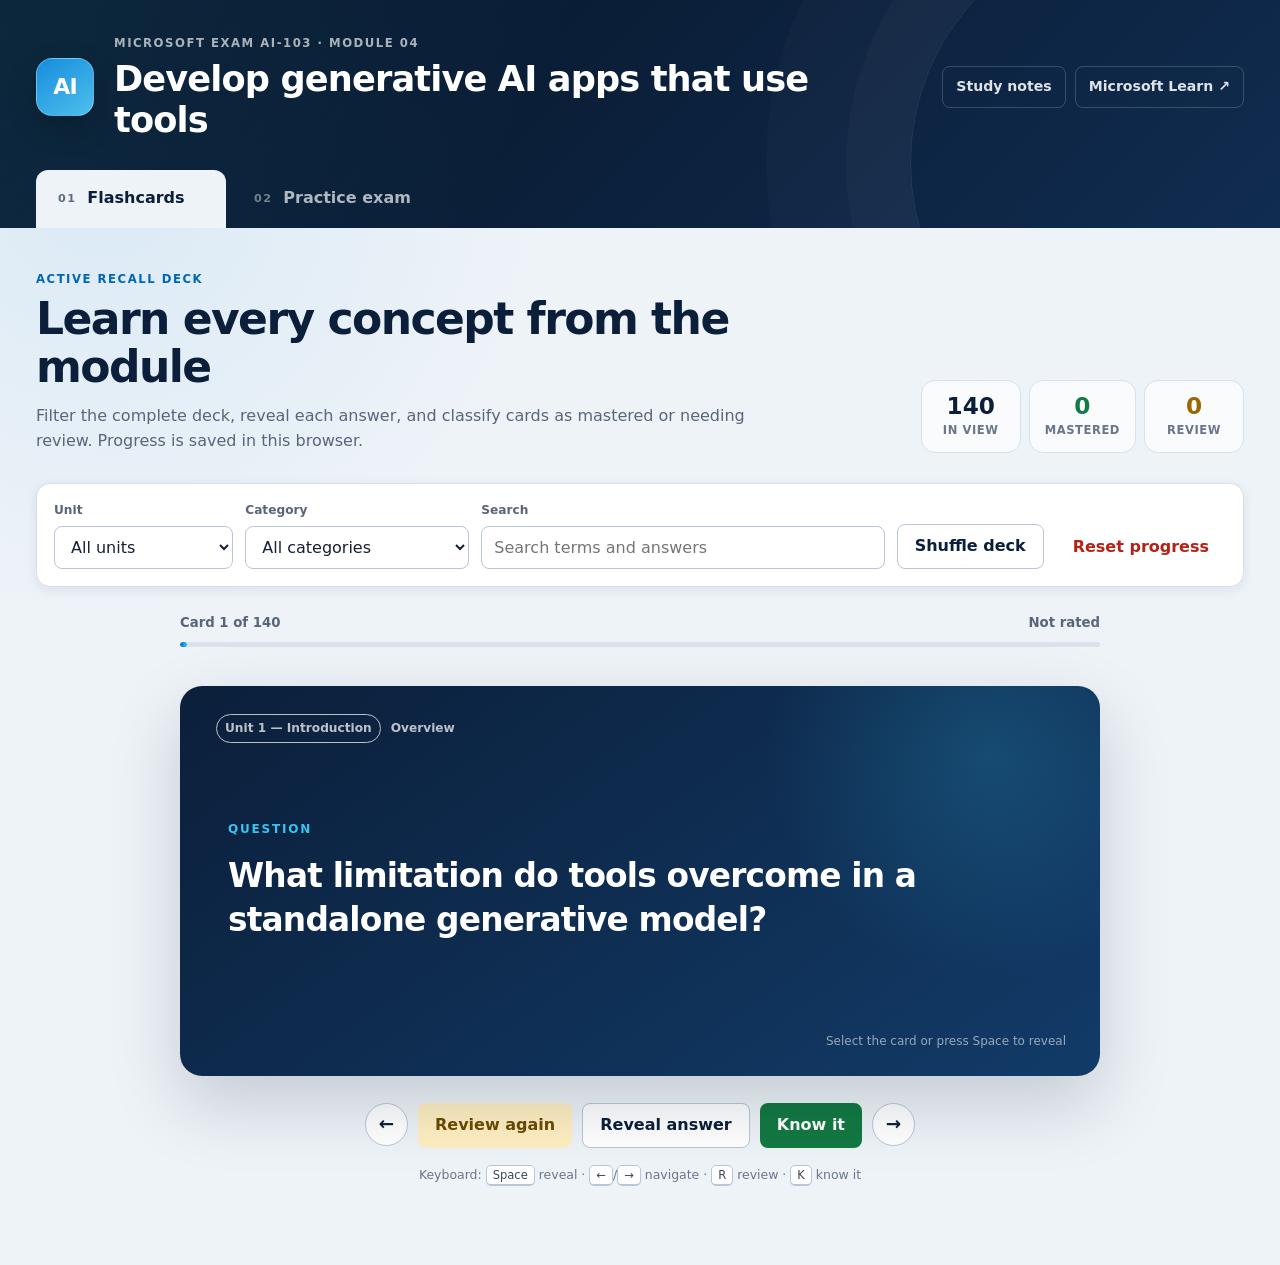
==== Develop generative AI apps in Azure/Module 4/index.html @ bec07ba0 "Add Module 4 Develop generative AI apps that use tools" ====
<!doctype html>
<html lang="en">
<head>
  <meta charset="utf-8">
  <meta name="viewport" content="width=device-width, initial-scale=1">
  <meta name="description" content="Flashcards and an exam-style practice assessment for AI-103 Module 4.">
  <title>AI-103 Module 4 Study Lab</title>
  <link rel="stylesheet" href="styles.css">
</head>
<body>
  <a class="skip-link" href="#main-content">Skip to study content</a>

  <header class="site-header">
    <div class="header-inner">
      <div class="brand-block">
        <span class="brand-mark" aria-hidden="true">AI</span>
        <div>
          <p class="eyebrow">Microsoft Exam AI-103 · Module 04</p>
          <h1>Develop generative AI apps that use tools</h1>
        </div>
      </div>

      <div class="header-links">
        <a href="README.md">Study notes</a>
        <a href="https://learn.microsoft.com/en-us/training/modules/use-generative-ai-tools/" target="_blank" rel="noreferrer">Microsoft Learn <span aria-hidden="true">↗</span></a>
      </div>
    </div>

    <nav class="tabs" aria-label="Study modes" role="tablist">
      <button
        class="tab-button is-active"
        id="flashcards-tab"
        type="button"
        role="tab"
        aria-selected="true"
        aria-controls="flashcards-panel"
        data-tab="flashcards"
      >
        <span class="tab-number">01</span>
        Flashcards
      </button>
      <button
        class="tab-button"
        id="exam-tab"
        type="button"
        role="tab"
        aria-selected="false"
        aria-controls="exam-panel"
        data-tab="exam"
      >
        <span class="tab-number">02</span>
        Practice exam
      </button>
    </nav>
  </header>

  <main id="main-content">
    <section
      class="tab-panel"
      id="flashcards-panel"
      role="tabpanel"
      aria-labelledby="flashcards-tab"
      data-panel="flashcards"
    >
      <div class="section-heading">
        <div>
          <p class="eyebrow accent">Active recall deck</p>
          <h2>Learn every concept from the module</h2>
          <p class="section-description">
            Filter the complete deck, reveal each answer, and classify cards as mastered or needing review.
            Progress is saved in this browser.
          </p>
        </div>
        <div class="stat-row" aria-label="Flashcard statistics">
          <div class="stat">
            <span class="stat-value" id="card-total">0</span>
            <span class="stat-label">in view</span>
          </div>
          <div class="stat success">
            <span class="stat-value" id="card-mastered">0</span>
            <span class="stat-label">mastered</span>
          </div>
          <div class="stat warning">
            <span class="stat-value" id="card-review">0</span>
            <span class="stat-label">review</span>
          </div>
        </div>
      </div>

      <div class="filter-bar" aria-label="Flashcard filters">
        <label>
          <span>Unit</span>
          <select id="card-unit-filter">
            <option value="all">All units</option>
          </select>
        </label>
        <label>
          <span>Category</span>
          <select id="card-category-filter">
            <option value="all">All categories</option>
          </select>
        </label>
        <label class="search-field">
          <span>Search</span>
          <input id="card-search" type="search" placeholder="Search terms and answers">
        </label>
        <button class="button secondary" id="shuffle-cards" type="button">Shuffle deck</button>
        <button class="button ghost danger-text" id="reset-cards" type="button">Reset progress</button>
      </div>

      <div class="deck-progress">
        <div class="progress-meta">
          <span id="card-position">Card 0 of 0</span>
          <span id="card-status-label">Not rated</span>
        </div>
        <div class="progress-track" aria-hidden="true">
          <span id="card-progress-fill"></span>
        </div>
      </div>

      <div class="flashcard-stage" id="flashcard-stage">
        <button
          class="flashcard"
          id="flashcard"
          type="button"
          aria-label="Reveal flashcard answer"
          aria-pressed="false"
        >
          <span class="flashcard-inner">
            <span class="flashcard-face flashcard-front">
              <span class="card-meta">
                <span class="unit-chip" id="card-front-unit">Unit</span>
                <span id="card-front-category">Category</span>
              </span>
              <span class="card-kicker">Question</span>
              <span class="card-copy" id="card-front-text"></span>
              <span class="flip-hint">Select the card or press Space to reveal</span>
            </span>
            <span class="flashcard-face flashcard-back">
              <span class="card-meta">
                <span class="unit-chip" id="card-back-unit">Unit</span>
                <span id="card-back-category">Category</span>
              </span>
              <span class="card-kicker">Answer</span>
              <span class="card-copy answer-copy" id="card-back-text"></span>
              <span class="flip-hint">Select the card or press Space to show the question</span>
            </span>
          </span>
        </button>

        <div class="empty-state hidden" id="card-empty-state">
          <h3>No cards match these filters</h3>
          <p>Change the unit, category, or search text to restore the deck.</p>
        </div>
      </div>

      <div class="card-actions">
        <button class="icon-button" id="previous-card" type="button" aria-label="Previous flashcard">←</button>
        <button class="button review-button" id="review-card" type="button">Review again</button>
        <button class="button secondary" id="flip-card" type="button">Reveal answer</button>
        <button class="button success-button" id="master-card" type="button">Know it</button>
        <button class="icon-button" id="next-card" type="button" aria-label="Next flashcard">→</button>
      </div>

      <p class="keyboard-help">
        Keyboard: <kbd>Space</kbd> reveal · <kbd>←</kbd>/<kbd>→</kbd> navigate ·
        <kbd>R</kbd> review · <kbd>K</kbd> know it
      </p>
      <p class="live-region" id="card-announcement" aria-live="polite"></p>
    </section>

    <section
      class="tab-panel hidden"
      id="exam-panel"
      role="tabpanel"
      aria-labelledby="exam-tab"
      data-panel="exam"
    >
      <div class="exam-intro" id="exam-intro">
        <div class="intro-copy">
          <p class="eyebrow accent">Exam-style assessment</p>
          <h2>Module 4 practice exam</h2>
          <p class="lead">
            A comprehensive, original assessment covering all nine units. It mirrors important Microsoft
            certification interactions while remaining focused only on this module.
          </p>

          <div class="exam-facts">
            <div>
              <strong id="intro-question-count">50</strong>
              <span>questions</span>
            </div>
            <div>
              <strong>120</strong>
              <span>minutes</span>
            </div>
            <div>
              <strong id="intro-section-count">3</strong>
              <span>sections</span>
            </div>
            <div>
              <strong>700</strong>
              <span>official scaled pass score*</span>
            </div>
          </div>

          <div class="notice">
            <strong>Important:</strong> This is a Module 4 study simulation with original questions—not an
            official Microsoft exam or leaked exam content. AI-103 covers substantially more material.
            Microsoft does not publish a fixed question count or guarantee specific item types. This static
            page does not simulate a live Azure lab.
          </div>
          <p class="source-note">
            *Microsoft uses scaled scoring, so 700 does not mean 70%. Format references:
            <a href="https://learn.microsoft.com/en-us/credentials/certifications/azure-ai-apps-and-agents-developer-associate/" target="_blank" rel="noreferrer">AI-103 exam page</a>,
            <a href="https://learn.microsoft.com/en-us/credentials/support/exam-duration-exam-experience" target="_blank" rel="noreferrer">exam experience</a>, and
            <a href="https://aka.ms/examdemo" target="_blank" rel="noreferrer">exam sandbox</a>.
          </p>
        </div>

        <aside class="instructions-card">
          <h3>Simulation rules</h3>
          <ul>
            <li>The 120-minute timer continues until submission.</li>
            <li>Questions include single choice, choose-N, yes/no groups, matching, and build-list ordering.</li>
            <li>You can navigate and mark items for review inside the current section.</li>
            <li>A section review appears before you continue.</li>
            <li>After leaving a section, you cannot return to it.</li>
            <li>Multi-part items award credit per correctly answered component.</li>
            <li>There is no penalty for guessing.</li>
          </ul>
          <label class="agreement">
            <input id="exam-agreement" type="checkbox">
            <span>I understand this is a module-only practice simulation.</span>
          </label>
          <button class="button primary wide" id="start-exam" type="button" disabled>Start assessment</button>
          <button class="button secondary wide hidden" id="continue-exam" type="button">Continue saved attempt</button>
          <button class="text-button hidden" id="discard-exam" type="button">Discard saved attempt</button>
        </aside>
      </div>

      <div class="exam-shell hidden" id="exam-shell">
        <header class="exam-toolbar">
          <div>
            <p class="eyebrow">AI-103 · Module 4 simulation</p>
            <strong id="exam-section-title">Section</strong>
          </div>
          <div class="exam-toolbar-stats">
            <span><b id="exam-answered-count">0</b> answered</span>
            <span><b id="exam-flagged-count">0</b> marked</span>
            <span class="timer" id="exam-timer" aria-label="Time remaining">02:00:00</span>
          </div>
        </header>

        <div class="exam-layout">
          <aside class="exam-sidebar">
            <div class="sidebar-heading">
              <span>Questions</span>
              <span id="exam-question-position">1 of 50</span>
            </div>
            <div class="question-legend" aria-label="Question status legend">
              <span><i class="legend-dot answered"></i>Answered</span>
              <span><i class="legend-dot marked"></i>Review</span>
            </div>
            <div class="question-grid" id="question-grid" aria-label="Question navigation"></div>
            <div class="sidebar-links">
              <a href="https://learn.microsoft.com/" target="_blank" rel="noreferrer">Open Microsoft Learn ↗</a>
              <button class="text-button" id="show-exam-help" type="button">Exam help</button>
            </div>
          </aside>

          <section class="question-workspace" aria-live="polite">
            <div class="case-study-panel hidden" id="case-study-panel">
              <div class="case-study-heading">
                <div>
                  <span class="question-type-label">Case study</span>
                  <h3 id="case-study-title"></h3>
                </div>
                <button class="text-button" id="toggle-case-study" type="button" aria-expanded="true">Hide scenario</button>
              </div>
              <div class="case-study-content" id="case-study-content"></div>
            </div>

            <article class="question-card" id="question-card">
              <div class="question-header">
                <div>
                  <span class="question-type-label" id="question-type">Single choice</span>
                  <span class="question-domain" id="question-domain"></span>
                </div>
                <button class="mark-button" id="mark-question" type="button" aria-pressed="false">
                  <span aria-hidden="true">⚑</span> Mark for review
                </button>
              </div>

              <p class="question-instruction" id="question-instruction"></p>
              <h2 class="question-prompt" id="question-prompt"></h2>
              <div class="answer-area" id="answer-area"></div>

              <details class="question-notes">
                <summary>Personal note for this question</summary>
                <label class="sr-only" for="question-note">Personal note</label>
                <textarea id="question-note" rows="3" placeholder="Record what you want to revisit."></textarea>
              </details>
            </article>

            <section class="section-review hidden" id="section-review">
              <p class="eyebrow accent">Section review</p>
              <h2 id="review-section-title">Review this section</h2>
              <p id="review-section-summary"></p>
              <div class="review-filter-row">
                <button class="button secondary" id="review-unanswered" type="button">Review unanswered</button>
                <button class="button secondary" id="review-marked" type="button">Review marked</button>
              </div>
              <div class="review-list" id="section-review-list"></div>
              <div class="notice warning-notice">
                Once you finish this section, its questions are locked and cannot be revisited.
              </div>
              <button class="button primary" id="finish-section" type="button">Finish section and continue</button>
            </section>

            <footer class="question-actions" id="question-actions">
              <button class="button secondary" id="previous-question" type="button">Previous</button>
              <button class="text-button danger-text" id="clear-answer" type="button">Clear answer</button>
              <button class="button primary" id="next-question" type="button">Next</button>
            </footer>
          </section>
        </div>
      </div>

      <section class="results hidden" id="exam-results">
        <div class="result-hero">
          <p class="eyebrow accent">Assessment complete</p>
          <h2 id="result-heading">Your results</h2>
          <p id="result-summary"></p>
          <div class="score-ring" id="score-ring" aria-label="Raw score percentage">
            <span id="score-percent">0%</span>
            <small>raw score</small>
          </div>
          <p class="score-disclaimer">
            Microsoft reports a scaled score from 1–1,000 and requires 700 to pass. A raw percentage cannot
            be converted directly to that scaled score; this page reports study performance only.
          </p>
        </div>

        <div class="result-grid">
          <section class="result-card">
            <h3>Performance by unit</h3>
            <div id="unit-results"></div>
          </section>
          <section class="result-card">
            <h3>Attempt summary</h3>
            <dl class="summary-list">
              <div><dt>Points earned</dt><dd id="points-earned">0 / 0</dd></div>
              <div><dt>Questions fully correct</dt><dd id="questions-correct">0 / 0</dd></div>
              <div><dt>Questions marked</dt><dd id="result-marked">0</dd></div>
              <div><dt>Time used</dt><dd id="time-used">00:00</dd></div>
            </dl>
          </section>
        </div>

        <section class="answer-review">
          <div class="answer-review-heading">
            <div>
              <h3>Answer review</h3>
              <p>Unlike the live certification score report, this study simulation shows explanations.</p>
            </div>
            <select id="result-filter" aria-label="Filter answer review">
              <option value="all">All questions</option>
              <option value="incorrect">Incorrect or partial</option>
              <option value="correct">Fully correct</option>
              <option value="marked">Marked for review</option>
            </select>
          </div>
          <div id="answer-review-list"></div>
        </section>

        <div class="result-actions">
          <button class="button primary" id="retake-exam" type="button">Start a new attempt</button>
          <button class="button secondary" id="return-flashcards" type="button">Review flashcards</button>
        </div>
      </section>
    </section>
  </main>

  <dialog id="help-dialog">
    <form method="dialog">
      <div class="dialog-heading">
        <h2>Assessment help</h2>
        <button class="icon-button" value="close" aria-label="Close help">×</button>
      </div>
      <ul>
        <li>Use the numbered grid to revisit a question in the current section.</li>
        <li>A filled number is answered; a gold corner indicates it is marked for review.</li>
        <li>Choose-N items require the stated number of selections.</li>
        <li>Matching and yes/no items can award partial credit by row.</li>
        <li>Use the section-review screen before locking a section.</li>
        <li>The timer continues if you open Microsoft Learn in another tab.</li>
      </ul>
      <p>
        Microsoft may use formats such as active screen, build list, drag-and-drop, hot area, case studies,
        multiple choice, and labs. This static simulation implements the formats that work accessibly without
        a live Azure environment.
      </p>
      <button class="button primary" value="close">Close</button>
    </form>
  </dialog>

  <noscript>
    <div class="noscript">This study page requires JavaScript for flashcards, scoring, and navigation.</div>
  </noscript>

  <script src="flashcards.js"></script>
  <script src="questions.js"></script>
  <script src="app.js"></script>
</body>
</html>
---- Develop generative AI apps in Azure/Module 4/styles.css ----
:root {
  color-scheme: light;
  --navy-950: #071426;
  --navy-900: #0b1f3a;
  --navy-800: #102c50;
  --azure-700: #0067b8;
  --azure-600: #0078d4;
  --azure-500: #168ddd;
  --azure-100: #dceeff;
  --azure-50: #eff8ff;
  --cyan-400: #36c5f0;
  --green-700: #137a43;
  --green-100: #dff5e8;
  --gold-700: #9a6700;
  --gold-100: #fff0c2;
  --red-700: #b42318;
  --red-100: #fee4e2;
  --ink-900: #172033;
  --ink-700: #3b465a;
  --ink-600: #596579;
  --ink-500: #69758a;
  --line: #d8e0eb;
  --line-strong: #bac6d6;
  --surface: #ffffff;
  --surface-alt: #f6f8fb;
  --canvas: #eef3f8;
  --shadow-sm: 0 3px 12px rgba(7, 20, 38, 0.08);
  --shadow-md: 0 14px 40px rgba(7, 20, 38, 0.13);
  --shadow-lg: 0 28px 70px rgba(7, 20, 38, 0.18);
  --radius-sm: 8px;
  --radius: 14px;
  --radius-lg: 22px;
  --content-width: 1380px;
}

* {
  box-sizing: border-box;
}

html {
  scroll-behavior: smooth;
}

body {
  margin: 0;
  min-width: 320px;
  background:
    radial-gradient(circle at 8% 14%, rgba(22, 141, 221, 0.09), transparent 28rem),
    var(--canvas);
  color: var(--ink-900);
  font-family: "Segoe UI Variable", "Segoe UI", system-ui, -apple-system, BlinkMacSystemFont, sans-serif;
  line-height: 1.55;
}

button,
input,
select,
textarea {
  color: inherit;
  font: inherit;
}

button,
select,
input[type="checkbox"],
input[type="radio"] {
  cursor: pointer;
}

button:disabled {
  cursor: not-allowed;
  opacity: 0.48;
}

a {
  color: var(--azure-700);
}

:focus-visible {
  outline: 3px solid var(--cyan-400);
  outline-offset: 3px;
}

.hidden {
  display: none !important;
}

.sr-only {
  position: absolute;
  width: 1px;
  height: 1px;
  padding: 0;
  margin: -1px;
  overflow: hidden;
  clip: rect(0, 0, 0, 0);
  white-space: nowrap;
  border: 0;
}

.skip-link {
  position: fixed;
  z-index: 1000;
  top: 12px;
  left: 12px;
  padding: 10px 14px;
  border-radius: var(--radius-sm);
  background: white;
  color: var(--navy-900);
  font-weight: 700;
  transform: translateY(-160%);
}

.skip-link:focus {
  transform: translateY(0);
}

.site-header {
  position: relative;
  overflow: hidden;
  background:
    linear-gradient(115deg, rgba(54, 197, 240, 0.11), transparent 42%),
    linear-gradient(135deg, var(--navy-950), var(--navy-800));
  color: white;
}

.site-header::after {
  position: absolute;
  right: -7rem;
  bottom: -11rem;
  width: 30rem;
  height: 30rem;
  border: 1px solid rgba(255, 255, 255, 0.09);
  border-radius: 50%;
  box-shadow:
    0 0 0 4rem rgba(255, 255, 255, 0.025),
    0 0 0 9rem rgba(255, 255, 255, 0.018);
  content: "";
  pointer-events: none;
}

.header-inner {
  position: relative;
  z-index: 1;
  display: flex;
  max-width: var(--content-width);
  min-height: 150px;
  align-items: center;
  justify-content: space-between;
  gap: 32px;
  margin: 0 auto;
  padding: 34px 36px 30px;
}

.brand-block {
  display: flex;
  align-items: center;
  gap: 20px;
}

.brand-mark {
  display: grid;
  width: 58px;
  height: 58px;
  flex: 0 0 auto;
  place-items: center;
  border: 1px solid rgba(255, 255, 255, 0.24);
  border-radius: 16px;
  background: linear-gradient(145deg, var(--azure-500), #4fbfec);
  box-shadow: 0 12px 30px rgba(0, 0, 0, 0.2);
  font-size: 22px;
  font-weight: 800;
  letter-spacing: -0.04em;
}

.eyebrow {
  margin: 0 0 7px;
  color: rgba(255, 255, 255, 0.65);
  font-size: 0.73rem;
  font-weight: 800;
  letter-spacing: 0.13em;
  text-transform: uppercase;
}

.eyebrow.accent {
  color: var(--azure-700);
}

.site-header h1 {
  max-width: 780px;
  margin: 0;
  font-size: clamp(1.45rem, 3vw, 2.2rem);
  font-weight: 620;
  letter-spacing: -0.025em;
  line-height: 1.15;
}

.header-links {
  display: flex;
  flex: 0 0 auto;
  gap: 9px;
}

.header-links a {
  padding: 9px 13px;
  border: 1px solid rgba(255, 255, 255, 0.18);
  border-radius: var(--radius-sm);
  color: rgba(255, 255, 255, 0.87);
  font-size: 0.88rem;
  font-weight: 600;
  text-decoration: none;
}

.header-links a:hover {
  border-color: rgba(255, 255, 255, 0.42);
  background: rgba(255, 255, 255, 0.08);
  color: white;
}

.tabs {
  position: relative;
  z-index: 2;
  display: flex;
  max-width: var(--content-width);
  gap: 6px;
  margin: 0 auto;
  padding: 0 36px;
}

.tab-button {
  position: relative;
  display: flex;
  min-width: 190px;
  align-items: center;
  gap: 11px;
  padding: 16px 22px 17px;
  border: 0;
  border-radius: 12px 12px 0 0;
  background: transparent;
  color: rgba(255, 255, 255, 0.68);
  font-weight: 700;
}

.tab-button:hover {
  color: white;
}

.tab-button.is-active {
  background: var(--canvas);
  color: var(--navy-900);
}

.tab-number {
  color: currentColor;
  font-size: 0.7rem;
  letter-spacing: 0.12em;
  opacity: 0.63;
}

main {
  max-width: var(--content-width);
  margin: 0 auto;
  padding: 42px 36px 80px;
}

.section-heading {
  display: flex;
  align-items: end;
  justify-content: space-between;
  gap: 40px;
  margin-bottom: 30px;
}

.section-heading h2,
.exam-intro h2,
.results h2 {
  margin: 0;
  color: var(--navy-900);
  font-size: clamp(1.8rem, 4vw, 2.75rem);
  letter-spacing: -0.035em;
  line-height: 1.1;
}

.section-description {
  max-width: 760px;
  margin: 12px 0 0;
  color: var(--ink-600);
  font-size: 1rem;
}

.stat-row {
  display: flex;
  gap: 8px;
}

.stat {
  min-width: 100px;
  padding: 12px 15px;
  border: 1px solid var(--line);
  border-radius: var(--radius);
  background: rgba(255, 255, 255, 0.72);
  text-align: center;
}

.stat-value {
  display: block;
  color: var(--navy-900);
  font-size: 1.45rem;
  font-weight: 750;
  line-height: 1.1;
}

.stat-label {
  display: block;
  margin-top: 4px;
  color: var(--ink-500);
  font-size: 0.72rem;
  font-weight: 700;
  letter-spacing: 0.05em;
  text-transform: uppercase;
}

.stat.success .stat-value {
  color: var(--green-700);
}

.stat.warning .stat-value {
  color: var(--gold-700);
}

.filter-bar {
  display: grid;
  grid-template-columns: minmax(150px, 0.8fr) minmax(170px, 1fr) minmax(230px, 1.8fr) auto auto;
  align-items: end;
  gap: 12px;
  padding: 17px;
  border: 1px solid var(--line);
  border-radius: var(--radius);
  background: var(--surface);
  box-shadow: var(--shadow-sm);
}

.filter-bar label {
  display: grid;
  gap: 6px;
}

.filter-bar label > span {
  color: var(--ink-600);
  font-size: 0.76rem;
  font-weight: 700;
}

select,
input[type="search"],
textarea {
  width: 100%;
  border: 1px solid var(--line-strong);
  border-radius: var(--radius-sm);
  background: white;
}

select,
input[type="search"] {
  height: 43px;
  padding: 0 12px;
}

textarea {
  padding: 10px 12px;
  resize: vertical;
}

select:hover,
input[type="search"]:hover,
textarea:hover {
  border-color: var(--azure-500);
}

.button,
.icon-button,
.text-button,
.mark-button {
  border: 0;
  font-weight: 700;
}

.button {
  min-height: 43px;
  padding: 9px 17px;
  border-radius: var(--radius-sm);
}

.button.primary {
  background: var(--azure-700);
  color: white;
  box-shadow: 0 5px 13px rgba(0, 103, 184, 0.2);
}

.button.primary:hover:not(:disabled) {
  background: #005a9e;
}

.button.secondary {
  border: 1px solid var(--line-strong);
  background: white;
  color: var(--navy-900);
}

.button.secondary:hover:not(:disabled) {
  border-color: var(--azure-600);
  background: var(--azure-50);
}

.button.ghost {
  background: transparent;
}

.button.wide {
  width: 100%;
}

.success-button {
  background: var(--green-700);
  color: white;
}

.success-button:hover:not(:disabled) {
  background: #0e6536;
}

.review-button {
  background: var(--gold-100);
  color: #6d4b00;
}

.review-button:hover:not(:disabled) {
  background: #ffe69a;
}

.text-button {
  padding: 6px;
  background: transparent;
  color: var(--azure-700);
  text-decoration: underline;
  text-underline-offset: 3px;
}

.danger-text {
  color: var(--red-700) !important;
}

.icon-button {
  display: inline-grid;
  width: 43px;
  height: 43px;
  flex: 0 0 auto;
  place-items: center;
  border: 1px solid var(--line-strong);
  border-radius: 50%;
  background: white;
  color: var(--navy-900);
  font-size: 1.15rem;
}

.icon-button:hover:not(:disabled) {
  border-color: var(--azure-600);
  background: var(--azure-50);
}

.deck-progress {
  max-width: 920px;
  margin: 26px auto 14px;
}

.progress-meta {
  display: flex;
  justify-content: space-between;
  margin-bottom: 8px;
  color: var(--ink-600);
  font-size: 0.83rem;
  font-weight: 650;
}

.progress-track {
  height: 5px;
  overflow: hidden;
  border-radius: 20px;
  background: #d9e2ed;
}

.progress-track span {
  display: block;
  width: 0;
  height: 100%;
  border-radius: inherit;
  background: linear-gradient(90deg, var(--azure-700), var(--cyan-400));
  transition: width 240ms ease;
}

.flashcard-stage {
  display: grid;
  min-height: 440px;
  place-items: center;
  perspective: 1400px;
}

.flashcard {
  width: min(920px, 100%);
  height: 390px;
  padding: 0;
  border: 0;
  border-radius: var(--radius-lg);
  background: transparent;
  color: inherit;
  text-align: left;
}

.flashcard-inner {
  position: relative;
  display: block;
  width: 100%;
  height: 100%;
  transition: transform 540ms cubic-bezier(0.2, 0.75, 0.2, 1);
  transform-style: preserve-3d;
}

.flashcard.is-flipped .flashcard-inner {
  transform: rotateY(180deg);
}

.flashcard-face {
  position: absolute;
  inset: 0;
  display: flex;
  flex-direction: column;
  justify-content: center;
  overflow: auto;
  padding: 38px 48px;
  border-radius: var(--radius-lg);
  backface-visibility: hidden;
  box-shadow: var(--shadow-lg);
}

.flashcard-front {
  background:
    radial-gradient(circle at 88% 18%, rgba(54, 197, 240, 0.18), transparent 14rem),
    linear-gradient(145deg, var(--navy-900), #123b68);
  color: white;
}

.flashcard-back {
  border: 1px solid var(--line);
  background:
    linear-gradient(90deg, var(--azure-600) 0 7px, transparent 7px),
    var(--surface);
  color: var(--ink-900);
  transform: rotateY(180deg);
}

.card-meta {
  position: absolute;
  top: 28px;
  left: 36px;
  display: flex;
  align-items: center;
  gap: 10px;
  color: inherit;
  font-size: 0.76rem;
  font-weight: 700;
  opacity: 0.72;
}

.unit-chip {
  padding: 4px 8px;
  border: 1px solid currentColor;
  border-radius: 30px;
}

.card-kicker {
  margin-bottom: 17px;
  color: var(--cyan-400);
  font-size: 0.75rem;
  font-weight: 800;
  letter-spacing: 0.15em;
  text-transform: uppercase;
}

.flashcard-back .card-kicker {
  color: var(--azure-700);
}

.card-copy {
  display: block;
  max-width: 790px;
  font-size: clamp(1.45rem, 3vw, 2.05rem);
  font-weight: 620;
  letter-spacing: -0.025em;
  line-height: 1.32;
  white-space: pre-line;
}

.answer-copy {
  font-size: clamp(1.08rem, 2vw, 1.35rem);
  font-weight: 490;
  letter-spacing: -0.01em;
  line-height: 1.55;
}

.flip-hint {
  position: absolute;
  right: 34px;
  bottom: 25px;
  color: inherit;
  font-size: 0.75rem;
  opacity: 0.56;
}

.card-actions {
  display: flex;
  justify-content: center;
  gap: 10px;
  margin-top: 2px;
}

.keyboard-help {
  margin: 17px 0 0;
  color: var(--ink-500);
  font-size: 0.78rem;
  text-align: center;
}

kbd {
  padding: 2px 6px;
  border: 1px solid var(--line-strong);
  border-bottom-width: 2px;
  border-radius: 5px;
  background: white;
  color: var(--ink-700);
  font-family: inherit;
  font-size: 0.72rem;
}

.live-region {
  height: 1px;
  overflow: hidden;
  margin: 0;
}

.empty-state {
  padding: 50px;
  text-align: center;
}

.empty-state h3 {
  margin: 0 0 7px;
}

.empty-state p {
  margin: 0;
  color: var(--ink-600);
}

/* Exam introduction */

.exam-intro {
  display: grid;
  grid-template-columns: minmax(0, 1.55fr) minmax(310px, 0.75fr);
  gap: 46px;
  align-items: start;
  padding-top: 12px;
}

.intro-copy .lead {
  max-width: 760px;
  margin: 18px 0 0;
  color: var(--ink-600);
  font-size: 1.08rem;
}

.exam-facts {
  display: grid;
  grid-template-columns: repeat(4, 1fr);
  gap: 10px;
  margin: 33px 0 24px;
}

.exam-facts div {
  padding: 17px;
  border: 1px solid var(--line);
  border-radius: var(--radius);
  background: rgba(255, 255, 255, 0.76);
}

.exam-facts strong,
.exam-facts span {
  display: block;
}

.exam-facts strong {
  color: var(--navy-900);
  font-size: 1.7rem;
  line-height: 1.15;
}

.exam-facts span {
  margin-top: 5px;
  color: var(--ink-500);
  font-size: 0.75rem;
  font-weight: 650;
}

.notice {
  padding: 15px 17px;
  border-left: 4px solid var(--azure-600);
  border-radius: 0 var(--radius-sm) var(--radius-sm) 0;
  background: var(--azure-50);
  color: var(--ink-700);
  font-size: 0.9rem;
}

.source-note {
  margin: 11px 0 0;
  color: var(--ink-500);
  font-size: 0.76rem;
}

.warning-notice {
  border-color: var(--gold-700);
  background: #fff9e8;
}

.instructions-card {
  padding: 26px;
  border: 1px solid var(--line);
  border-radius: var(--radius-lg);
  background: var(--surface);
  box-shadow: var(--shadow-md);
}

.instructions-card h3 {
  margin: 0 0 15px;
  font-size: 1.2rem;
}

.instructions-card ul {
  display: grid;
  gap: 8px;
  margin: 0;
  padding-left: 20px;
  color: var(--ink-600);
  font-size: 0.9rem;
}

.agreement {
  display: flex;
  align-items: flex-start;
  gap: 10px;
  margin: 23px 0 16px;
  padding-top: 18px;
  border-top: 1px solid var(--line);
  font-size: 0.88rem;
  font-weight: 650;
}

.agreement input {
  width: 18px;
  height: 18px;
  flex: 0 0 auto;
  margin-top: 2px;
  accent-color: var(--azure-700);
}

.instructions-card .wide + .wide,
.instructions-card .wide + .text-button {
  margin-top: 9px;
}

/* Exam workspace */

.exam-shell {
  overflow: hidden;
  border: 1px solid var(--line);
  border-radius: var(--radius);
  background: var(--surface);
  box-shadow: var(--shadow-md);
}

.exam-toolbar {
  display: flex;
  min-height: 77px;
  align-items: center;
  justify-content: space-between;
  gap: 30px;
  padding: 13px 22px;
  background: var(--navy-900);
  color: white;
}

.exam-toolbar .eyebrow {
  margin-bottom: 3px;
  font-size: 0.66rem;
}

.exam-toolbar-stats {
  display: flex;
  align-items: center;
  gap: 20px;
  color: rgba(255, 255, 255, 0.7);
  font-size: 0.8rem;
}

.exam-toolbar-stats b {
  color: white;
}

.timer {
  min-width: 94px;
  padding: 8px 11px;
  border: 1px solid rgba(255, 255, 255, 0.17);
  border-radius: var(--radius-sm);
  background: rgba(255, 255, 255, 0.08);
  color: white;
  font-size: 1rem;
  font-variant-numeric: tabular-nums;
  font-weight: 700;
  text-align: center;
}

.timer.is-low {
  border-color: #ffb3ad;
  background: rgba(180, 35, 24, 0.3);
}

.exam-layout {
  display: grid;
  grid-template-columns: 238px minmax(0, 1fr);
  min-height: 690px;
}

.exam-sidebar {
  display: flex;
  flex-direction: column;
  padding: 20px 17px;
  border-right: 1px solid var(--line);
  background: var(--surface-alt);
}

.sidebar-heading {
  display: flex;
  justify-content: space-between;
  color: var(--ink-700);
  font-size: 0.79rem;
  font-weight: 750;
}

.question-legend {
  display: flex;
  gap: 11px;
  margin: 12px 0 16px;
  color: var(--ink-500);
  font-size: 0.67rem;
}

.question-legend span {
  display: flex;
  align-items: center;
  gap: 5px;
}

.legend-dot {
  width: 8px;
  height: 8px;
  border-radius: 50%;
  background: white;
  box-shadow: 0 0 0 1px var(--line-strong);
}

.legend-dot.answered {
  background: var(--azure-600);
  box-shadow: none;
}

.legend-dot.marked {
  background: var(--gold-100);
  box-shadow: 0 0 0 1px var(--gold-700);
}

.question-grid {
  display: grid;
  grid-template-columns: repeat(5, 1fr);
  gap: 6px;
}

.question-nav-button {
  position: relative;
  display: grid;
  aspect-ratio: 1;
  place-items: center;
  border: 1px solid var(--line);
  border-radius: 7px;
  background: white;
  color: var(--ink-700);
  font-size: 0.73rem;
  font-weight: 700;
}

.question-nav-button:hover {
  border-color: var(--azure-600);
}

.question-nav-button.is-current {
  border-color: var(--navy-900);
  box-shadow: inset 0 0 0 1px var(--navy-900);
}

.question-nav-button.is-answered {
  border-color: var(--azure-600);
  background: var(--azure-600);
  color: white;
}

.question-nav-button.is-marked::after {
  position: absolute;
  top: -2px;
  right: -2px;
  width: 10px;
  height: 10px;
  border: 2px solid var(--surface-alt);
  border-radius: 50%;
  background: #e3a008;
  content: "";
}

.sidebar-links {
  display: grid;
  gap: 7px;
  margin-top: auto;
  padding-top: 24px;
}

.sidebar-links a,
.sidebar-links button {
  font-size: 0.76rem;
  text-align: left;
}

.question-workspace {
  display: flex;
  min-width: 0;
  flex-direction: column;
  background: white;
}

.case-study-panel {
  border-bottom: 1px solid var(--line);
  background: #f2f8fd;
}

.case-study-heading {
  display: flex;
  align-items: center;
  justify-content: space-between;
  gap: 20px;
  padding: 15px 26px;
  border-bottom: 1px solid #d5e8f8;
}

.case-study-heading h3 {
  margin: 2px 0 0;
  font-size: 1.05rem;
}

.case-study-content {
  max-height: 240px;
  overflow: auto;
  padding: 18px 26px;
  color: var(--ink-700);
  font-size: 0.85rem;
}

.case-study-content h4 {
  margin: 15px 0 5px;
  color: var(--navy-900);
}

.case-study-content h4:first-child {
  margin-top: 0;
}

.case-study-content p,
.case-study-content ul {
  margin-top: 5px;
  margin-bottom: 8px;
}

.question-card {
  width: min(850px, calc(100% - 48px));
  margin: 0 auto;
  padding: 32px 0 28px;
}

.question-header {
  display: flex;
  align-items: center;
  justify-content: space-between;
  gap: 20px;
}

.question-type-label {
  color: var(--azure-700);
  font-size: 0.69rem;
  font-weight: 800;
  letter-spacing: 0.1em;
  text-transform: uppercase;
}

.question-domain {
  margin-left: 9px;
  color: var(--ink-500);
  font-size: 0.72rem;
}

.mark-button {
  padding: 7px 9px;
  border-radius: 6px;
  background: transparent;
  color: var(--ink-600);
  font-size: 0.77rem;
}

.mark-button[aria-pressed="true"] {
  background: var(--gold-100);
  color: #6d4b00;
}

.question-instruction {
  margin: 22px 0 7px;
  color: var(--ink-500);
  font-size: 0.81rem;
  font-weight: 650;
}

.question-prompt {
  margin: 0;
  color: var(--navy-900);
  font-size: clamp(1.18rem, 2.2vw, 1.55rem);
  font-weight: 620;
  letter-spacing: -0.018em;
  line-height: 1.42;
}

.answer-area {
  display: grid;
  gap: 10px;
  margin-top: 25px;
}

.answer-option {
  position: relative;
  display: grid;
  grid-template-columns: 22px 1fr;
  gap: 12px;
  align-items: start;
  padding: 15px 16px;
  border: 1px solid var(--line);
  border-radius: 10px;
  background: white;
}

.answer-option:hover {
  border-color: var(--azure-500);
  background: var(--azure-50);
}

.answer-option.is-selected {
  border-color: var(--azure-700);
  background: #edf7ff;
  box-shadow: inset 3px 0 0 var(--azure-700);
}

.answer-option input {
  width: 18px;
  height: 18px;
  margin: 2px 0 0;
  accent-color: var(--azure-700);
}

.option-letter {
  color: var(--ink-500);
  font-weight: 750;
}

.option-copy {
  display: flex;
  gap: 9px;
}

.matrix-table {
  width: 100%;
  overflow: hidden;
  border: 1px solid var(--line);
  border-collapse: separate;
  border-radius: 10px;
  border-spacing: 0;
}

.matrix-table th,
.matrix-table td {
  padding: 13px 14px;
  border-bottom: 1px solid var(--line);
  text-align: left;
  vertical-align: top;
}

.matrix-table tr:last-child td {
  border-bottom: 0;
}

.matrix-table th {
  background: var(--surface-alt);
  color: var(--ink-600);
  font-size: 0.74rem;
}

.matrix-table th:not(:first-child),
.matrix-table td:not(:first-child) {
  width: 80px;
  text-align: center;
}

.matrix-table input {
  width: 18px;
  height: 18px;
  accent-color: var(--azure-700);
}

.matching-row {
  display: grid;
  grid-template-columns: minmax(0, 1.2fr) minmax(190px, 0.8fr);
  gap: 16px;
  align-items: center;
  padding: 13px 15px;
  border: 1px solid var(--line);
  border-radius: 10px;
}

.matching-row p {
  margin: 0;
}

.matching-row select {
  height: 42px;
}

.order-list {
  display: grid;
  gap: 8px;
  margin: 0;
  padding: 0;
  list-style: none;
}

.order-item {
  display: grid;
  grid-template-columns: 34px minmax(0, 1fr) auto;
  gap: 12px;
  align-items: center;
  padding: 12px 13px;
  border: 1px solid var(--line);
  border-radius: 10px;
  background: var(--surface-alt);
}

.order-number {
  display: grid;
  width: 29px;
  height: 29px;
  place-items: center;
  border-radius: 50%;
  background: var(--navy-900);
  color: white;
  font-size: 0.76rem;
  font-weight: 750;
}

.order-controls {
  display: flex;
  gap: 4px;
}

.order-control {
  display: grid;
  width: 32px;
  height: 32px;
  place-items: center;
  border: 1px solid var(--line-strong);
  border-radius: 6px;
  background: white;
}

.question-notes {
  margin-top: 24px;
  border-top: 1px solid var(--line);
  padding-top: 15px;
}

.question-notes summary {
  color: var(--ink-600);
  cursor: pointer;
  font-size: 0.8rem;
  font-weight: 650;
}

.question-notes textarea {
  margin-top: 9px;
}

.question-actions {
  display: flex;
  align-items: center;
  justify-content: space-between;
  gap: 12px;
  margin-top: auto;
  padding: 17px 24px;
  border-top: 1px solid var(--line);
  background: var(--surface-alt);
}

.question-actions .danger-text {
  margin-right: auto;
}

/* Section review */

.section-review {
  width: min(850px, calc(100% - 48px));
  margin: 0 auto;
  padding: 34px 0 40px;
}

.section-review h2 {
  margin: 0;
  font-size: 1.8rem;
}

.section-review > p:not(.eyebrow) {
  color: var(--ink-600);
}

.review-filter-row {
  display: flex;
  gap: 8px;
  margin: 22px 0 14px;
}

.review-list {
  display: grid;
  grid-template-columns: repeat(auto-fill, minmax(210px, 1fr));
  gap: 8px;
  margin-bottom: 20px;
}

.review-list button {
  padding: 12px;
  border: 1px solid var(--line);
  border-radius: 8px;
  background: white;
  color: var(--ink-700);
  text-align: left;
}

.review-list button:hover {
  border-color: var(--azure-600);
}

.review-list button strong,
.review-list button span {
  display: block;
}

.review-list button span {
  margin-top: 3px;
  color: var(--ink-500);
  font-size: 0.72rem;
}

.section-review .notice {
  margin: 20px 0;
}

/* Results */

.result-hero {
  position: relative;
  padding: 30px 210px 28px 0;
}

.result-hero > p:not(.eyebrow, .score-disclaimer) {
  color: var(--ink-600);
}

.score-ring {
  position: absolute;
  top: 8px;
  right: 24px;
  display: grid;
  width: 150px;
  height: 150px;
  place-content: center;
  border-radius: 50%;
  background:
    radial-gradient(circle closest-side, var(--canvas) 76%, transparent 77% 99%),
    conic-gradient(var(--azure-600) var(--score-angle, 0deg), #d4dee9 0);
  color: var(--navy-900);
  text-align: center;
}

.score-ring span {
  display: block;
  font-size: 2rem;
  font-weight: 780;
  line-height: 1;
}

.score-ring small {
  color: var(--ink-500);
  font-size: 0.68rem;
  font-weight: 700;
  text-transform: uppercase;
}

.score-disclaimer {
  max-width: 780px;
  color: var(--ink-500);
  font-size: 0.78rem;
}

.result-grid {
  display: grid;
  grid-template-columns: 1.4fr 0.8fr;
  gap: 16px;
}

.result-card,
.answer-review {
  padding: 24px;
  border: 1px solid var(--line);
  border-radius: var(--radius);
  background: white;
  box-shadow: var(--shadow-sm);
}

.result-card h3,
.answer-review h3 {
  margin: 0 0 17px;
}

.unit-result {
  display: grid;
  grid-template-columns: minmax(150px, 1fr) 2fr 54px;
  gap: 11px;
  align-items: center;
  margin: 11px 0;
  font-size: 0.8rem;
}

.unit-bar {
  height: 9px;
  overflow: hidden;
  border-radius: 10px;
  background: #e3e9f0;
}

.unit-bar span {
  display: block;
  height: 100%;
  border-radius: inherit;
  background: var(--azure-600);
}

.summary-list {
  margin: 0;
}

.summary-list div {
  display: flex;
  justify-content: space-between;
  gap: 15px;
  padding: 11px 0;
  border-bottom: 1px solid var(--line);
}

.summary-list div:last-child {
  border-bottom: 0;
}

.summary-list dt {
  color: var(--ink-600);
}

.summary-list dd {
  margin: 0;
  color: var(--navy-900);
  font-weight: 750;
}

.answer-review {
  margin-top: 16px;
}

.answer-review-heading {
  display: flex;
  align-items: start;
  justify-content: space-between;
  gap: 20px;
}

.answer-review-heading h3 {
  margin-bottom: 2px;
}

.answer-review-heading p {
  margin: 0;
  color: var(--ink-500);
  font-size: 0.8rem;
}

.answer-review-heading select {
  width: 210px;
}

#answer-review-list {
  display: grid;
  gap: 10px;
  margin-top: 20px;
}

.answer-review-item {
  border: 1px solid var(--line);
  border-left: 5px solid var(--red-700);
  border-radius: 9px;
  background: white;
}

.answer-review-item.is-correct {
  border-left-color: var(--green-700);
}

.answer-review-item summary {
  padding: 15px 17px;
  cursor: pointer;
  font-weight: 650;
}

.answer-review-content {
  padding: 0 17px 17px;
  color: var(--ink-700);
  font-size: 0.88rem;
}

.answer-review-content p {
  margin: 8px 0;
}

.answer-review-content strong {
  color: var(--navy-900);
}

.result-actions {
  display: flex;
  gap: 10px;
  margin-top: 20px;
}

/* Dialog */

dialog {
  width: min(620px, calc(100% - 32px));
  padding: 0;
  border: 0;
  border-radius: var(--radius);
  color: var(--ink-900);
  box-shadow: var(--shadow-lg);
}

dialog::backdrop {
  background: rgba(7, 20, 38, 0.68);
  backdrop-filter: blur(3px);
}

dialog form {
  padding: 25px;
}

.dialog-heading {
  display: flex;
  align-items: center;
  justify-content: space-between;
}

.dialog-heading h2 {
  margin: 0;
}

dialog li {
  margin: 7px 0;
}

dialog p,
dialog li {
  color: var(--ink-600);
  font-size: 0.9rem;
}

.noscript {
  position: fixed;
  z-index: 2000;
  right: 20px;
  bottom: 20px;
  left: 20px;
  padding: 16px;
  border-radius: var(--radius);
  background: var(--red-700);
  color: white;
  text-align: center;
}

@media (max-width: 1000px) {
  .header-inner {
    align-items: flex-start;
    flex-direction: column;
  }

  .section-heading {
    align-items: flex-start;
    flex-direction: column;
  }

  .filter-bar {
    grid-template-columns: 1fr 1fr;
  }

  .search-field {
    grid-column: span 2;
  }

  .exam-intro {
    grid-template-columns: 1fr;
  }

  .instructions-card {
    max-width: 650px;
  }

  .exam-layout {
    grid-template-columns: 190px minmax(0, 1fr);
  }

  .question-grid {
    grid-template-columns: repeat(4, 1fr);
  }
}

@media (max-width: 760px) {
  .header-inner {
    min-height: 0;
    padding: 25px 18px;
  }

  .brand-block {
    align-items: flex-start;
  }

  .brand-mark {
    width: 48px;
    height: 48px;
    border-radius: 13px;
  }

  .header-links {
    flex-wrap: wrap;
  }

  .tabs {
    padding: 0 18px;
  }

  .tab-button {
    min-width: 0;
    flex: 1;
    justify-content: center;
    padding: 14px 10px;
  }

  main {
    padding: 28px 18px 60px;
  }

  .stat-row {
    width: 100%;
  }

  .stat {
    min-width: 0;
    flex: 1;
  }

  .filter-bar {
    grid-template-columns: 1fr;
  }

  .search-field {
    grid-column: auto;
  }

  .flashcard-stage {
    min-height: 430px;
  }

  .flashcard {
    height: 400px;
  }

  .flashcard-face {
    padding: 40px 27px;
  }

  .card-meta {
    top: 21px;
    left: 24px;
  }

  .flip-hint {
    right: 24px;
  }

  .card-actions {
    flex-wrap: wrap;
  }

  .keyboard-help {
    display: none;
  }

  .exam-facts {
    grid-template-columns: 1fr 1fr;
  }

  .exam-toolbar {
    align-items: flex-start;
    flex-direction: column;
    gap: 10px;
  }

  .exam-toolbar-stats {
    width: 100%;
    justify-content: space-between;
    gap: 8px;
  }

  .exam-layout {
    display: block;
  }

  .exam-sidebar {
    border-right: 0;
    border-bottom: 1px solid var(--line);
  }

  .question-grid {
    grid-template-columns: repeat(10, minmax(34px, 1fr));
  }

  .sidebar-links,
  .question-legend {
    display: none;
  }

  .question-card,
  .section-review {
    width: calc(100% - 32px);
  }

  .matching-row {
    grid-template-columns: 1fr;
  }

  .question-actions {
    flex-wrap: wrap;
  }

  .question-actions .danger-text {
    order: 3;
    width: 100%;
    margin: 0;
    text-align: center;
  }

  .result-hero {
    padding-right: 0;
    padding-bottom: 190px;
  }

  .score-ring {
    top: auto;
    right: auto;
    bottom: 22px;
    left: 0;
  }

  .result-grid {
    grid-template-columns: 1fr;
  }

  .answer-review-heading {
    flex-direction: column;
  }

  .answer-review-heading select {
    width: 100%;
  }
}

@media (max-width: 520px) {
  .brand-mark,
  .tab-number {
    display: none;
  }

  .site-header h1 {
    font-size: 1.35rem;
  }

  .header-links a {
    font-size: 0.77rem;
  }

  .stat-row {
    gap: 5px;
  }

  .stat {
    padding: 10px 6px;
  }

  .flashcard {
    height: 430px;
  }

  .card-copy {
    font-size: 1.35rem;
  }

  .answer-copy {
    font-size: 1rem;
  }

  .card-actions .button {
    padding-right: 11px;
    padding-left: 11px;
    font-size: 0.82rem;
  }

  .question-grid {
    grid-template-columns: repeat(8, 1fr);
  }

  .exam-toolbar-stats > span:not(.timer) {
    display: none;
  }

  .question-header {
    align-items: flex-start;
    flex-direction: column;
  }

  .matrix-table th,
  .matrix-table td {
    padding: 10px 7px;
    font-size: 0.78rem;
  }

  .order-item {
    grid-template-columns: 29px minmax(0, 1fr);
  }

  .order-controls {
    grid-column: 2;
  }
}

@media (prefers-reduced-motion: reduce) {
  *,
  *::before,
  *::after {
    scroll-behavior: auto !important;
    transition-duration: 0.01ms !important;
    animation-duration: 0.01ms !important;
    animation-iteration-count: 1 !important;
  }
}
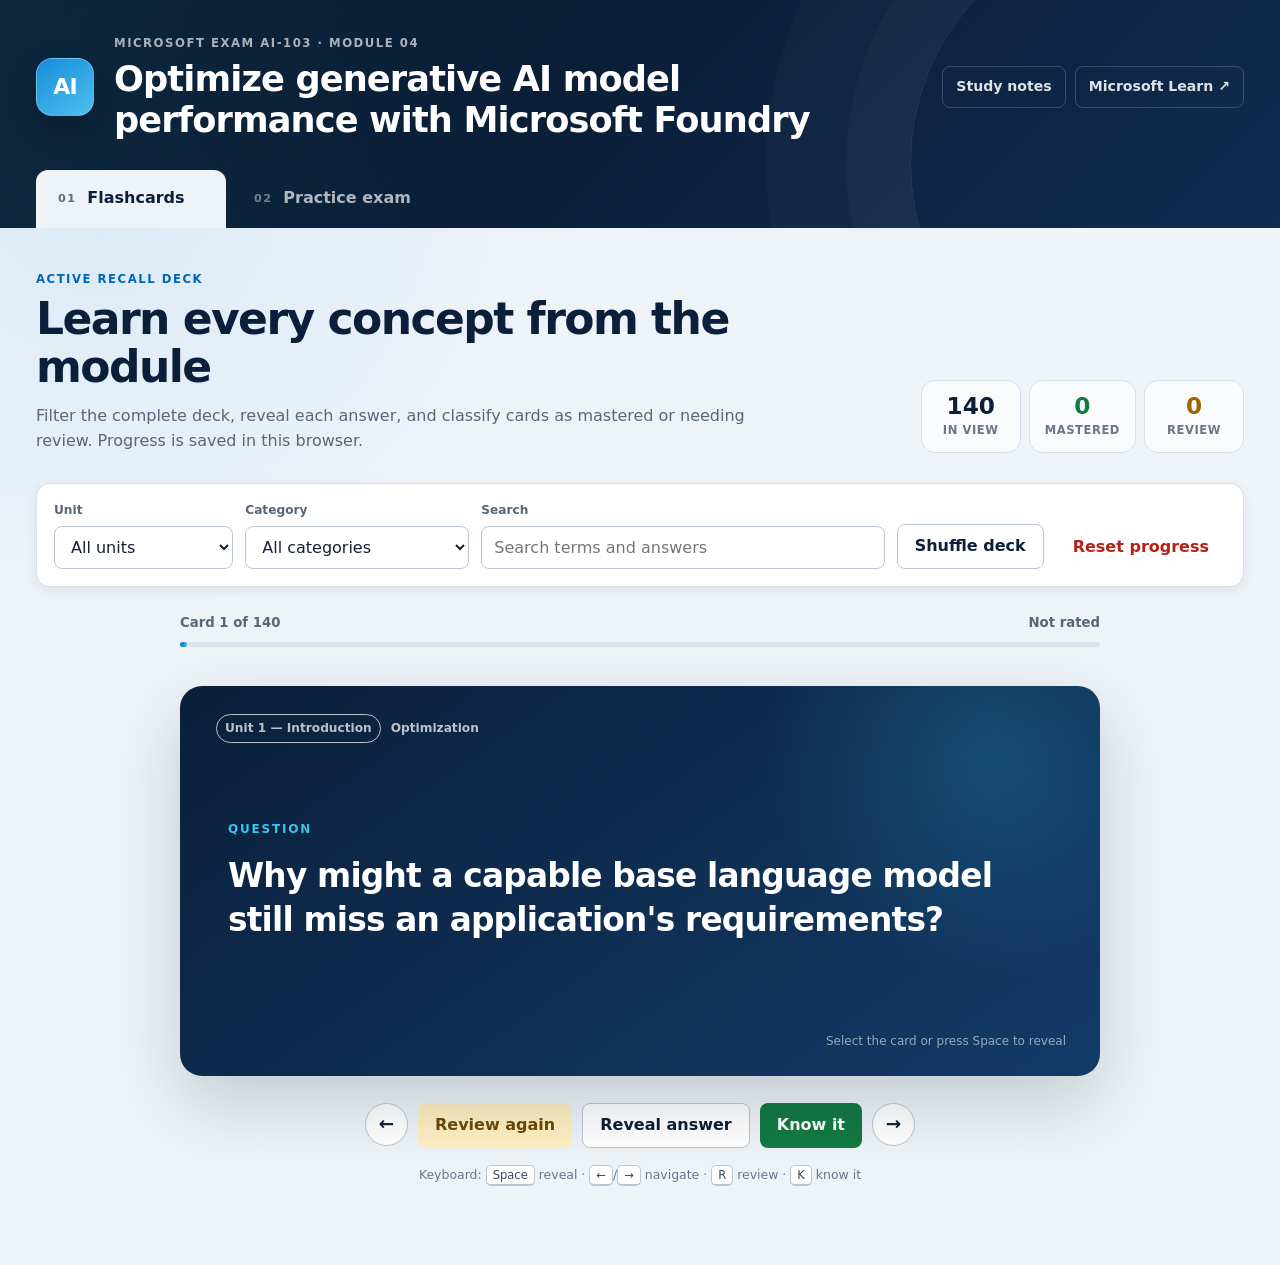
==== commit ce4f5411: "Add Module 4" ====
--- a/Develop generative AI apps in Azure/Module 4/index.html
+++ b/Develop generative AI apps in Azure/Module 4/index.html
@@ -3,7 +3,7 @@
 <head>
   <meta charset="utf-8">
   <meta name="viewport" content="width=device-width, initial-scale=1">
-  <meta name="description" content="Flashcards and an exam-style practice assessment for AI-103 Module 4.">
+  <meta name="description" content="Study notes, flashcards, and an exam-style practice assessment for optimizing generative AI model performance with Microsoft Foundry.">
   <title>AI-103 Module 4 Study Lab</title>
   <link rel="stylesheet" href="styles.css">
 </head>
@@ -16,13 +16,13 @@
         <span class="brand-mark" aria-hidden="true">AI</span>
         <div>
           <p class="eyebrow">Microsoft Exam AI-103 · Module 04</p>
-          <h1>Develop generative AI apps that use tools</h1>
+          <h1>Optimize generative AI model performance with Microsoft Foundry</h1>
         </div>
       </div>
 
       <div class="header-links">
         <a href="README.md">Study notes</a>
-        <a href="https://learn.microsoft.com/en-us/training/modules/use-generative-ai-tools/" target="_blank" rel="noreferrer">Microsoft Learn <span aria-hidden="true">↗</span></a>
+        <a href="https://learn.microsoft.com/en-us/training/modules/optimize-generative-ai-model-performance/" target="_blank" rel="noreferrer">Microsoft Learn <span aria-hidden="true">↗</span></a>
       </div>
     </div>
 
@@ -181,7 +181,7 @@
           <p class="eyebrow accent">Exam-style assessment</p>
           <h2>Module 4 practice exam</h2>
           <p class="lead">
-            A comprehensive, original assessment covering all nine units. It mirrors important Microsoft
+            A comprehensive, original assessment covering all eight units. It mirrors important Microsoft
             certification interactions while remaining focused only on this module.
           </p>
 
